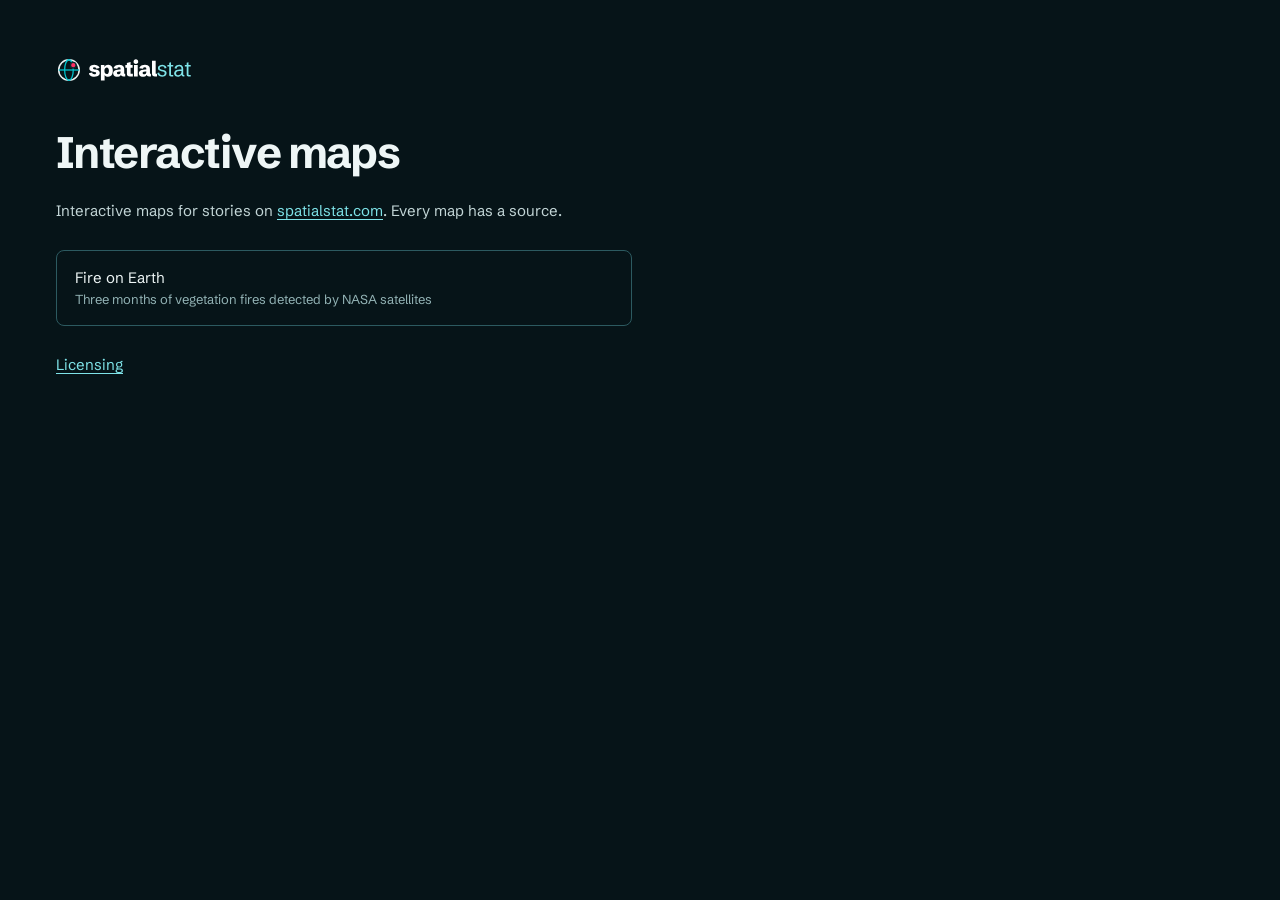
==== index.html @ d1ef75b0 "first" ====
<!doctype html>
<html lang="en">
<head>
<meta charset="utf-8">
<meta name="viewport" content="width=device-width, initial-scale=1">
<title>SpatialStat interactive maps</title>
<meta name="robots" content="noindex">
<link rel="icon" type="image/svg+xml" href="shared/brand/favicon.svg">
<link rel="stylesheet" href="shared/embed.css">
<style>
  body { overflow: auto; display: block; padding: clamp(20px, 5vw, 56px); background: #061418; }
  img { height: 28px; }
  h1 { font-size: clamp(28px, 5vw, 44px); letter-spacing: -0.035em; margin: 28px 0 8px; }
  p { color: var(--text-soft); max-width: 36rem; }
  ul { list-style: none; padding: 0; margin: 28px 0; display: grid; gap: 12px; max-width: 36rem; }
  li a { display: block; padding: 16px 18px; border: 1px solid var(--line); border-radius: 8px; text-decoration: none; color: var(--text); }
  li a:hover { border-color: var(--signal-soft); }
  li span { display: block; font-size: 13px; color: var(--text-mute); }
</style>
</head>
<body>
  <a href="https://spatialstat.com/"><img src="shared/brand/logo-dark.svg" alt="SpatialStat"></a>
  <h1>Interactive maps</h1>
  <p>Interactive maps for stories on <a href="https://spatialstat.com/">spatialstat.com</a>. Every map has a source.</p>
  <ul>
    <li><a href="fire-globe/">Fire on Earth<span>Three months of vegetation fires detected by NASA satellites</span></a></li>
  </ul>
  <p><a href="https://spatialstat.com/licensing/">Licensing</a></p>
</body>
</html>
---- shared/embed.css ----
/* Shared styles for SpatialStat interactive maps on GitHub Pages.
   Colours and fonts follow the SpatialStat design system (palette Signal). */
@import url('https://fonts.googleapis.com/css2?family=Schibsted+Grotesk:wght@400..800&display=swap');

:root {
  --ink: #12262c;
  --deep: #0b2a30;
  --night: #02090b;
  --teal: #006b74;
  --signal: #00c2cc;
  --signal-soft: #7ee3e8;
  --mark: #ff2e63;
  --sand: #e7b75a;
  --text: #eef6f6;
  --text-soft: #c3d6d7;
  --text-mute: #93b3b5;
  --line: #2c5a60;
  --font: 'Schibsted Grotesk', system-ui, -apple-system, 'Segoe UI', sans-serif;
}
*, *::before, *::after { box-sizing: border-box; }
html, body { margin: 0; height: 100%; }
body { background: var(--night); color: var(--text); font: 15px/1.5 var(--font); -webkit-font-smoothing: antialiased; display: flex; flex-direction: column; overflow: hidden; }
a { color: var(--signal-soft); text-underline-offset: 0.2em; }
a:hover { color: #fff; }
button { font: inherit; }
:focus-visible { outline: 2px solid var(--signal-soft); outline-offset: 2px; }

/* Credit bar: always visible, so the licence travels with every embed */
.credits { flex: none; background: rgba(2, 9, 11, 0.92); border-top: 1px solid var(--line); font-size: 12px; color: var(--text-mute); position: relative; z-index: 10; }
.credit-line { display: flex; flex-wrap: wrap; align-items: center; gap: 4px 14px; margin: 0; padding: 8px 14px; }
.credit-line a { color: var(--text-soft); }
.credit-line .brand img { height: 16px; width: auto; display: block; }
.credit-line .link { background: none; border: 0; padding: 0; color: var(--signal-soft); text-decoration: underline; text-underline-offset: 0.2em; cursor: pointer; font-size: 12px; }
.credit-line .link:first-of-type { margin-left: auto; }
.panel { padding: 0 14px 12px; max-width: 60rem; color: var(--text-soft); }
.panel p { margin: 0 0 8px; }
.panel textarea { width: 100%; background: #061418; color: var(--text); border: 1px solid var(--line); border-radius: 4px; font: 12px/1.4 ui-monospace, monospace; padding: 8px; resize: vertical; }
.copy { margin-top: 6px; background: var(--signal); color: var(--deep); border: 0; border-radius: 4px; font-weight: 700; padding: 6px 12px; cursor: pointer; }
[hidden] { display: none !important; }
@media (max-width: 640px) { .credit-line .link:first-of-type { margin-left: 0; } }
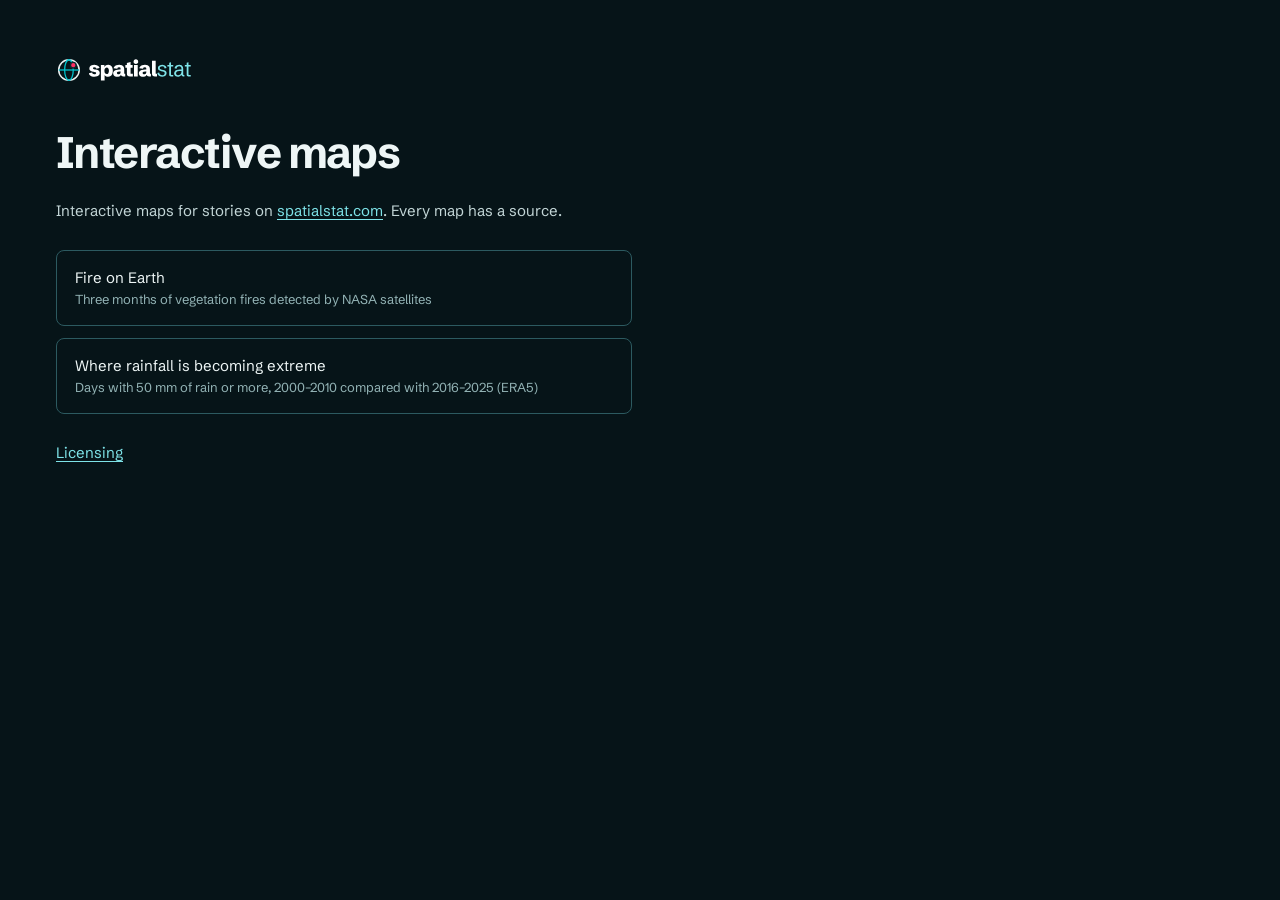
==== commit 048eba7f: "rain_map" ====
--- a/index.html
+++ b/index.html
@@ -24,6 +24,7 @@
   <p>Interactive maps for stories on <a href="https://spatialstat.com/">spatialstat.com</a>. Every map has a source.</p>
   <ul>
     <li><a href="fire-globe/">Fire on Earth<span>Three months of vegetation fires detected by NASA satellites</span></a></li>
+    <li><a href="rain-globe/">Where rainfall is becoming extreme<span>Days with 50 mm of rain or more, 2000–2010 compared with 2016–2025 (ERA5)</span></a></li>
   </ul>
   <p><a href="https://spatialstat.com/licensing/">Licensing</a></p>
 </body>
